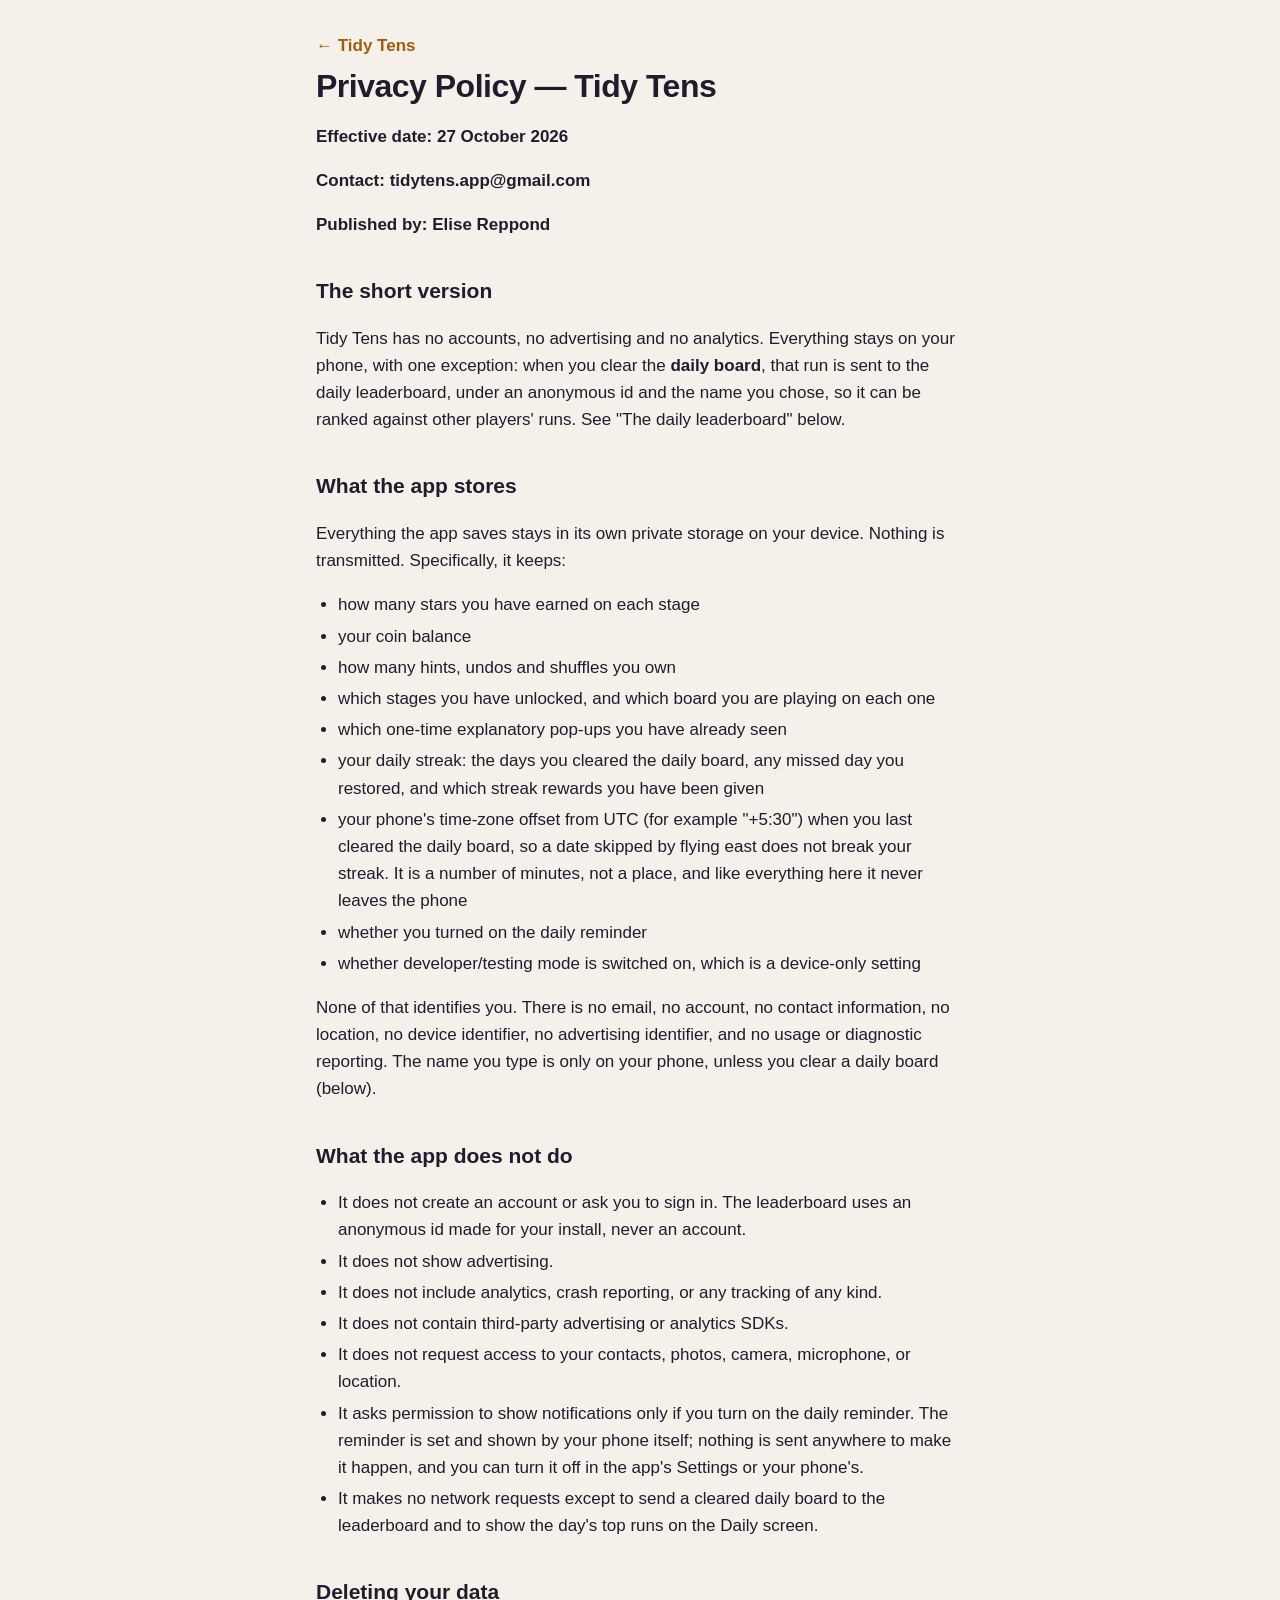
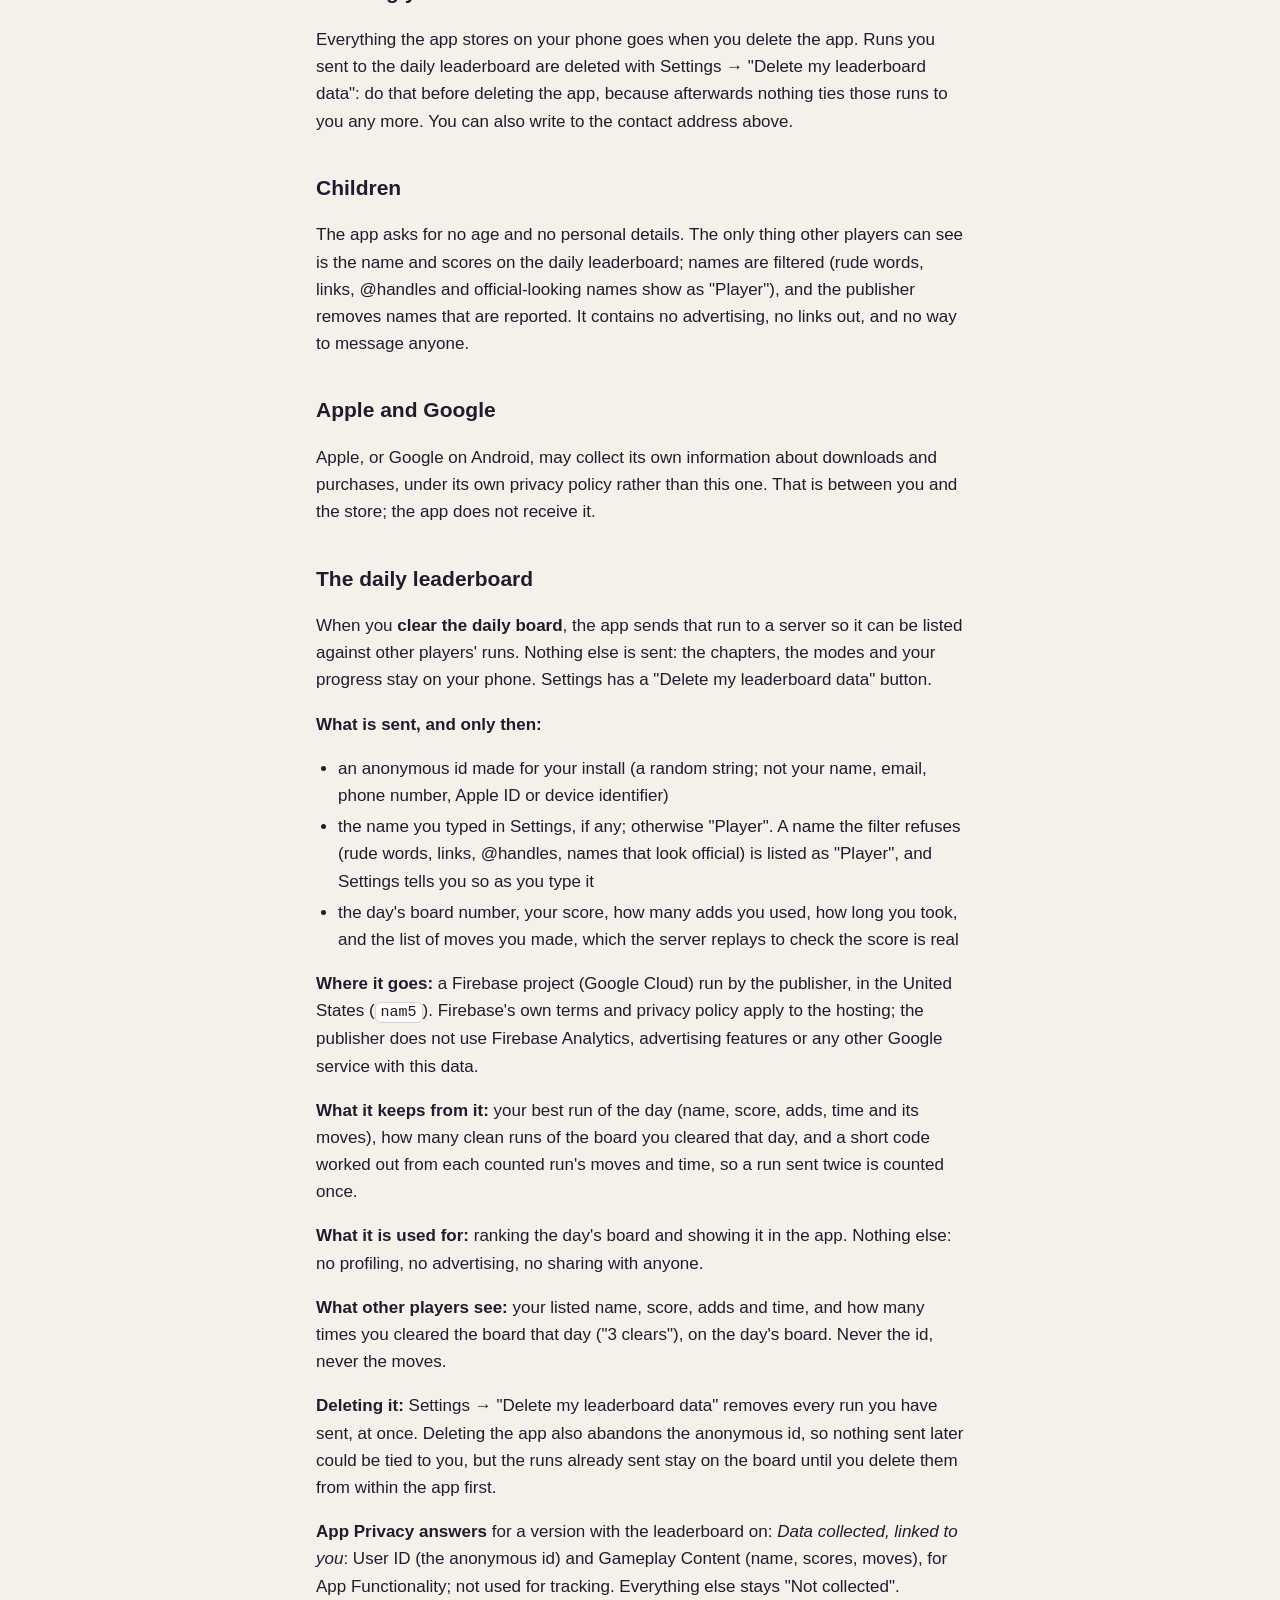
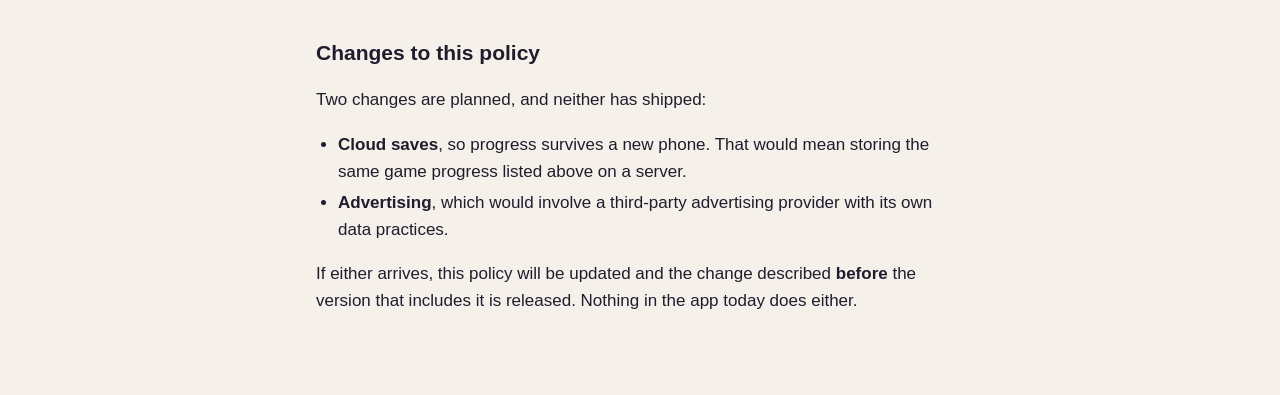
==== privacy.html @ 59afb80a "Tidy Tens website: home page, privacy policy and app-ads.txt" ====
<!doctype html>
<html lang="en">
<head>
<meta charset="utf-8">
<meta name="viewport" content="width=device-width, initial-scale=1">
<title>Privacy Policy — Tidy Tens</title>
<link rel="icon" href="icon.png">
<link rel="stylesheet" href="style.css">
</head>
<body>
<main>
<p class="back"><a href="./">← Tidy Tens</a></p>
<h1>Privacy Policy — Tidy Tens</h1>
<p><strong>Effective date: 27 October 2026</strong></p>
<p><strong>Contact: tidytens.app@gmail.com</strong></p>
<p><strong>Published by: Elise Reppond</strong></p>
<h2>The short version</h2>
<p>Tidy Tens has no accounts, no advertising and no analytics. Everything stays on your phone, with one exception: when you clear the <strong>daily board</strong>, that run is sent to the daily leaderboard, under an anonymous id and the name you chose, so it can be ranked against other players' runs. See "The daily leaderboard" below.</p>
<h2>What the app stores</h2>
<p>Everything the app saves stays in its own private storage on your device. Nothing is transmitted. Specifically, it keeps:</p>
<ul>
<li>how many stars you have earned on each stage</li>
<li>your coin balance</li>
<li>how many hints, undos and shuffles you own</li>
<li>which stages you have unlocked, and which board you are playing on each one</li>
<li>which one-time explanatory pop-ups you have already seen</li>
<li>your daily streak: the days you cleared the daily board, any missed day you restored, and which streak rewards you have been given</li>
<li>your phone's time-zone offset from UTC (for example "+5:30") when you last cleared the daily board, so a date skipped by flying east does not break your streak. It is a number of minutes, not a place, and like everything here it never leaves the phone</li>
<li>whether you turned on the daily reminder</li>
<li>whether developer/testing mode is switched on, which is a device-only setting</li>
</ul>
<p>None of that identifies you. There is no email, no account, no contact information, no location, no device identifier, no advertising identifier, and no usage or diagnostic reporting. The name you type is only on your phone, unless you clear a daily board (below).</p>
<h2>What the app does not do</h2>
<ul>
<li>It does not create an account or ask you to sign in. The leaderboard uses an anonymous id made for your install, never an account.</li>
<li>It does not show advertising.</li>
<li>It does not include analytics, crash reporting, or any tracking of any kind.</li>
<li>It does not contain third-party advertising or analytics SDKs.</li>
<li>It does not request access to your contacts, photos, camera, microphone, or location.</li>
<li>It asks permission to show notifications only if you turn on the daily reminder. The reminder is set and shown by your phone itself; nothing is sent anywhere to make it happen, and you can turn it off in the app's Settings or your phone's.</li>
<li>It makes no network requests except to send a cleared daily board to the leaderboard and to show the day's top runs on the Daily screen.</li>
</ul>
<h2>Deleting your data</h2>
<p>Everything the app stores on your phone goes when you delete the app. Runs you sent to the daily leaderboard are deleted with Settings → "Delete my leaderboard data": do that before deleting the app, because afterwards nothing ties those runs to you any more. You can also write to the contact address above.</p>
<h2>Children</h2>
<p>The app asks for no age and no personal details. The only thing other players can see is the name and scores on the daily leaderboard; names are filtered (rude words, links, @handles and official-looking names show as "Player"), and the publisher removes names that are reported. It contains no advertising, no links out, and no way to message anyone.</p>
<h2>Apple and Google</h2>
<p>Apple, or Google on Android, may collect its own information about downloads and purchases, under its own privacy policy rather than this one. That is between you and the store; the app does not receive it.</p>
<h2>The daily leaderboard</h2>
<p>When you <strong>clear the daily board</strong>, the app sends that run to a server so it can be listed against other players' runs. Nothing else is sent: the chapters, the modes and your progress stay on your phone. Settings has a "Delete my leaderboard data" button.</p>
<p><strong>What is sent, and only then:</strong></p>
<ul>
<li>an anonymous id made for your install (a random string; not your name, email, phone number, Apple ID or device identifier)</li>
<li>the name you typed in Settings, if any; otherwise "Player". A name the filter refuses (rude words, links, @handles, names that look official) is listed as "Player", and Settings tells you so as you type it</li>
<li>the day's board number, your score, how many adds you used, how long you took, and the list of moves you made, which the server replays to check the score is real</li>
</ul>
<p><strong>Where it goes:</strong> a Firebase project (Google Cloud) run by the publisher, in the United States (<code>nam5</code>). Firebase's own terms and privacy policy apply to the hosting; the publisher does not use Firebase Analytics, advertising features or any other Google service with this data.</p>
<p><strong>What it keeps from it:</strong> your best run of the day (name, score, adds, time and its moves), how many clean runs of the board you cleared that day, and a short code worked out from each counted run's moves and time, so a run sent twice is counted once.</p>
<p><strong>What it is used for:</strong> ranking the day's board and showing it in the app. Nothing else: no profiling, no advertising, no sharing with anyone.</p>
<p><strong>What other players see:</strong> your listed name, score, adds and time, and how many times you cleared the board that day ("3 clears"), on the day's board. Never the id, never the moves.</p>
<p><strong>Deleting it:</strong> Settings → "Delete my leaderboard data" removes every run you have sent, at once. Deleting the app also abandons the anonymous id, so nothing sent later could be tied to you, but the runs already sent stay on the board until you delete them from within the app first.</p>
<p><strong>App Privacy answers</strong> for a version with the leaderboard on: <em>Data collected, linked to you</em>: User ID (the anonymous id) and Gameplay Content (name, scores, moves), for App Functionality; not used for tracking. Everything else stays "Not collected".</p>
<h2>Changes to this policy</h2>
<p>Two changes are planned, and neither has shipped:</p>
<ul>
<li><strong>Cloud saves</strong>, so progress survives a new phone. That would mean storing the same game progress listed above on a server.</li>
<li><strong>Advertising</strong>, which would involve a third-party advertising provider with its own data practices.</li>
</ul>
<p>If either arrives, this policy will be updated and the change described <strong>before</strong> the version that includes it is released. Nothing in the app today does either.</p>
</main>
</body>
</html>
---- style.css ----
/* The game's own palette (src/ui/theme.ts): warm off-white and plum by day, plum night by night, marigold accent. */
:root {
  --ground: #f5f0e9;
  --surface: #fffcf7;
  --ink: #221b2e;
  --ink-soft: #5a4f6e;
  --accent: #9e5e0a;
  --rule: #d8cfe2;
}
@media (prefers-color-scheme: dark) {
  :root {
    --ground: #15121c;
    --surface: #241f30;
    --ink: #f4efe6;
    --ink-soft: #b7adc4;
    --accent: #f0a93c;
    --rule: #43395c;
  }
}
* { box-sizing: border-box; }
body {
  margin: 0;
  background: var(--ground);
  color: var(--ink);
  font: 17px/1.6 -apple-system, BlinkMacSystemFont, "Segoe UI", Roboto, Helvetica, Arial, sans-serif;
}
main { max-width: 680px; margin: 0 auto; padding: 32px 16px 64px; }
h1 { font-size: 32px; line-height: 1.2; letter-spacing: -0.5px; margin: 8px 0 16px; }
h2 { font-size: 21px; margin: 36px 0 8px; }
p, li { color: var(--ink); }
ul { padding-left: 22px; }
li { margin: 4px 0; }
a { color: var(--accent); font-weight: 600; }
code { font-size: 15px; background: var(--surface); border: 1px solid var(--rule); border-radius: 6px; padding: 1px 5px; }
hr { border: 0; border-top: 1px solid var(--rule); margin: 32px 0; }
.back { margin: 0 0 8px; }
.back a { text-decoration: none; }
.hero { display: flex; align-items: center; gap: 16px; margin-bottom: 16px; }
.hero img { width: 72px; height: 72px; border-radius: 16px; }
.hero h1 { margin: 0; }
.tagline { color: var(--ink-soft); margin: 2px 0 0; }
.card { background: var(--surface); border: 1px solid var(--rule); border-radius: 16px; padding: 4px 20px; margin: 24px 0; }
footer { color: var(--ink-soft); font-size: 14px; margin-top: 40px; }
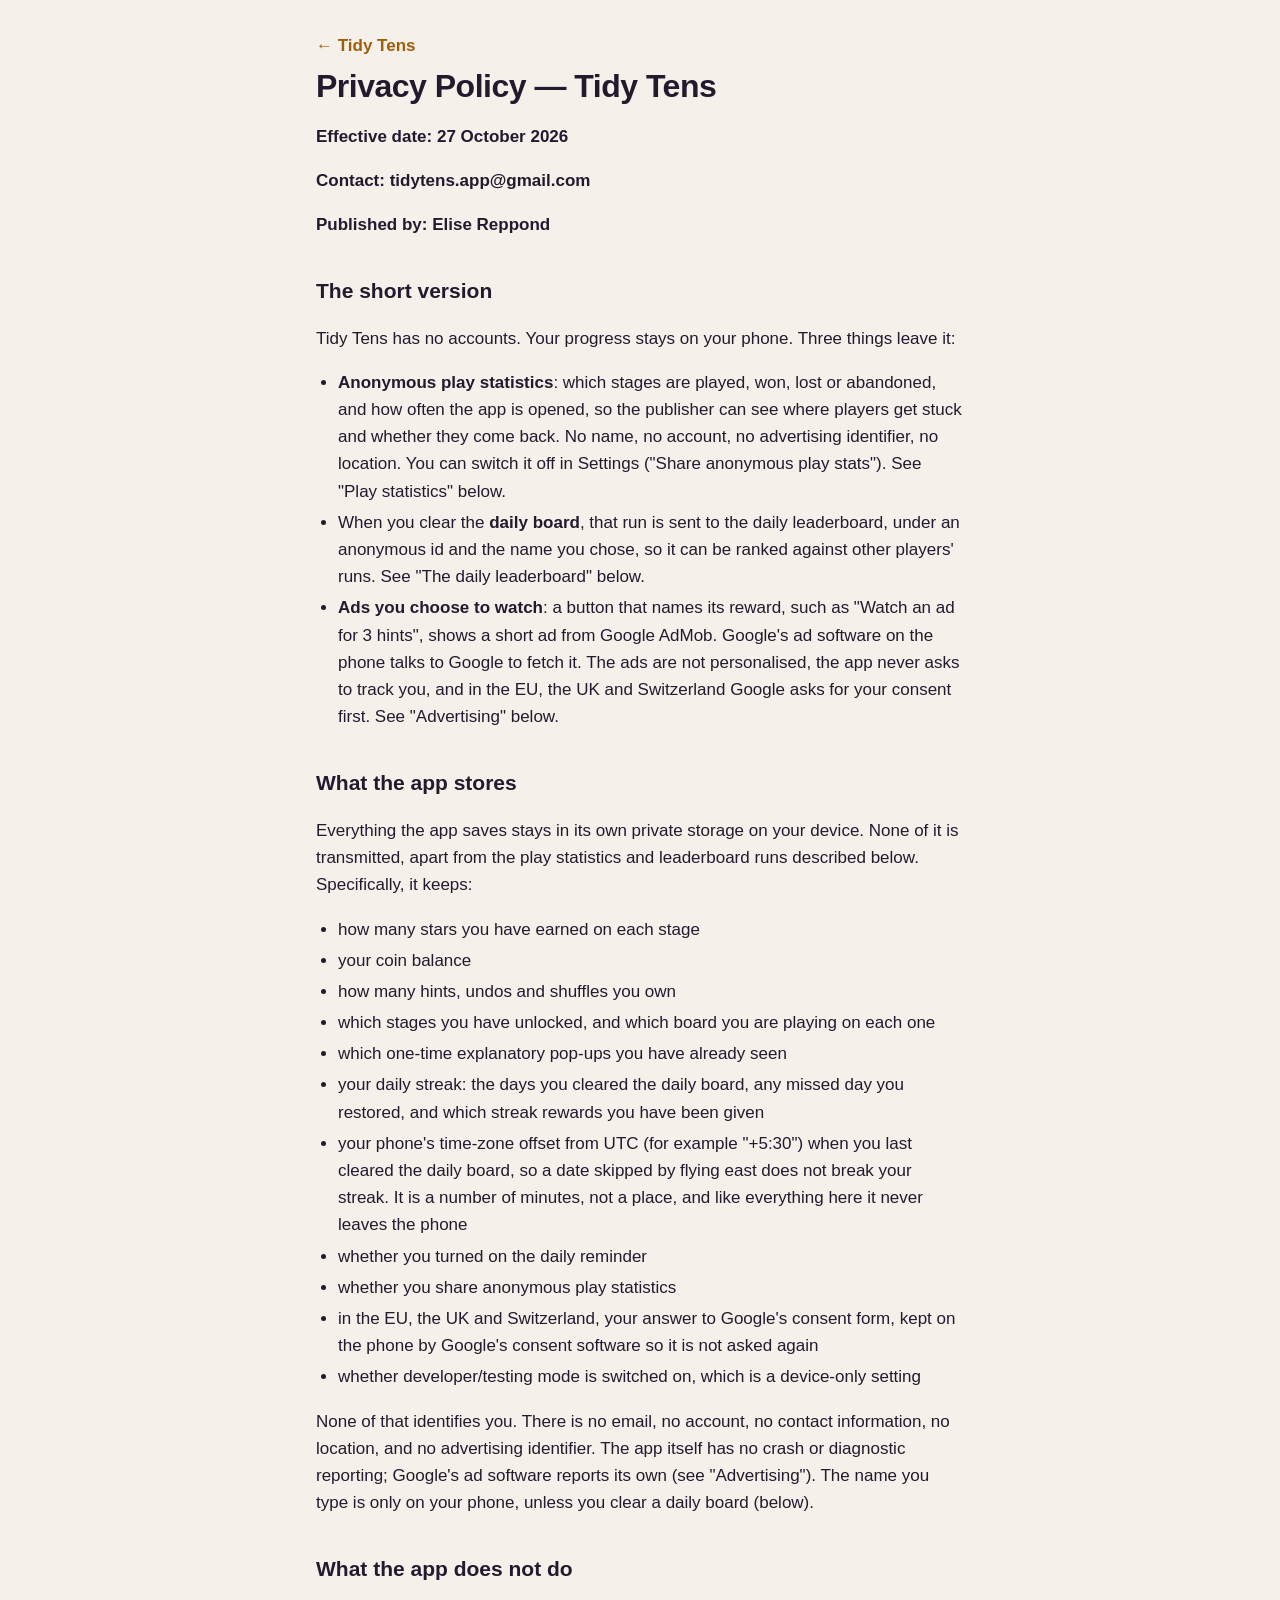
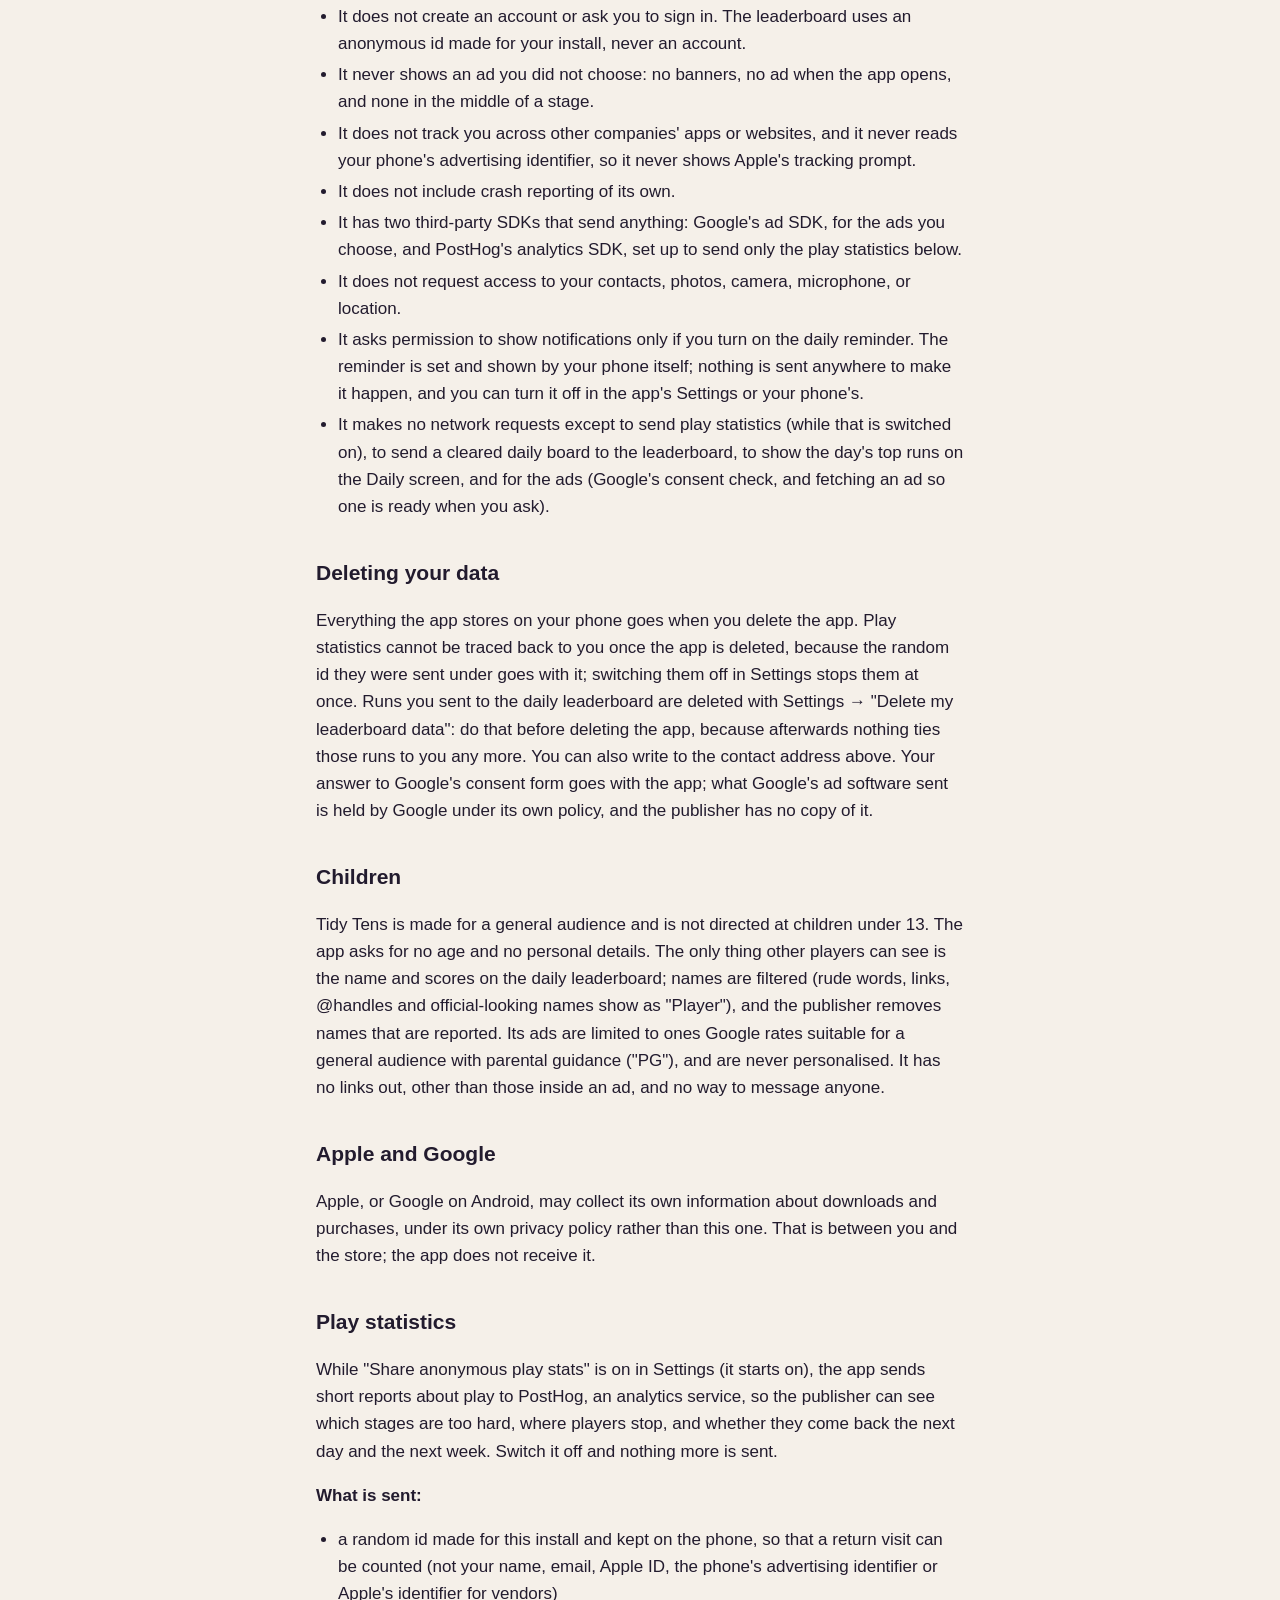
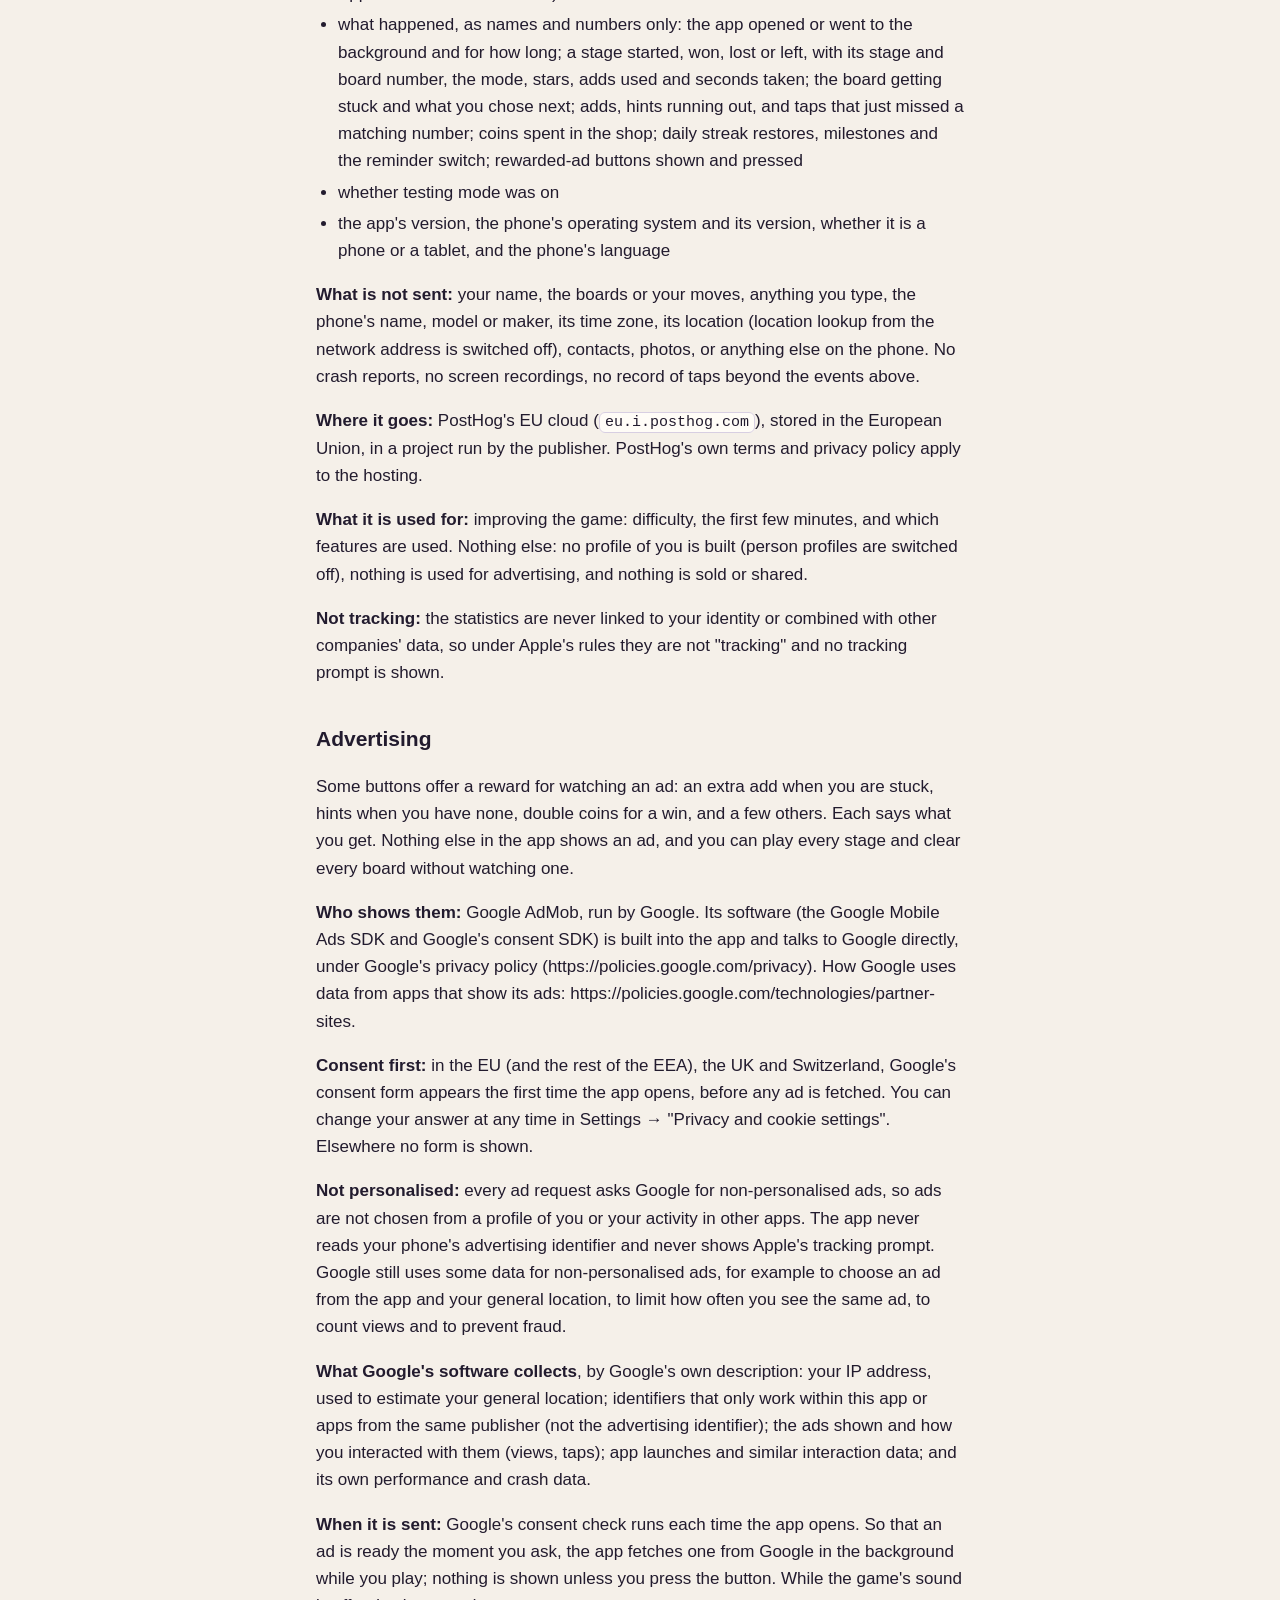
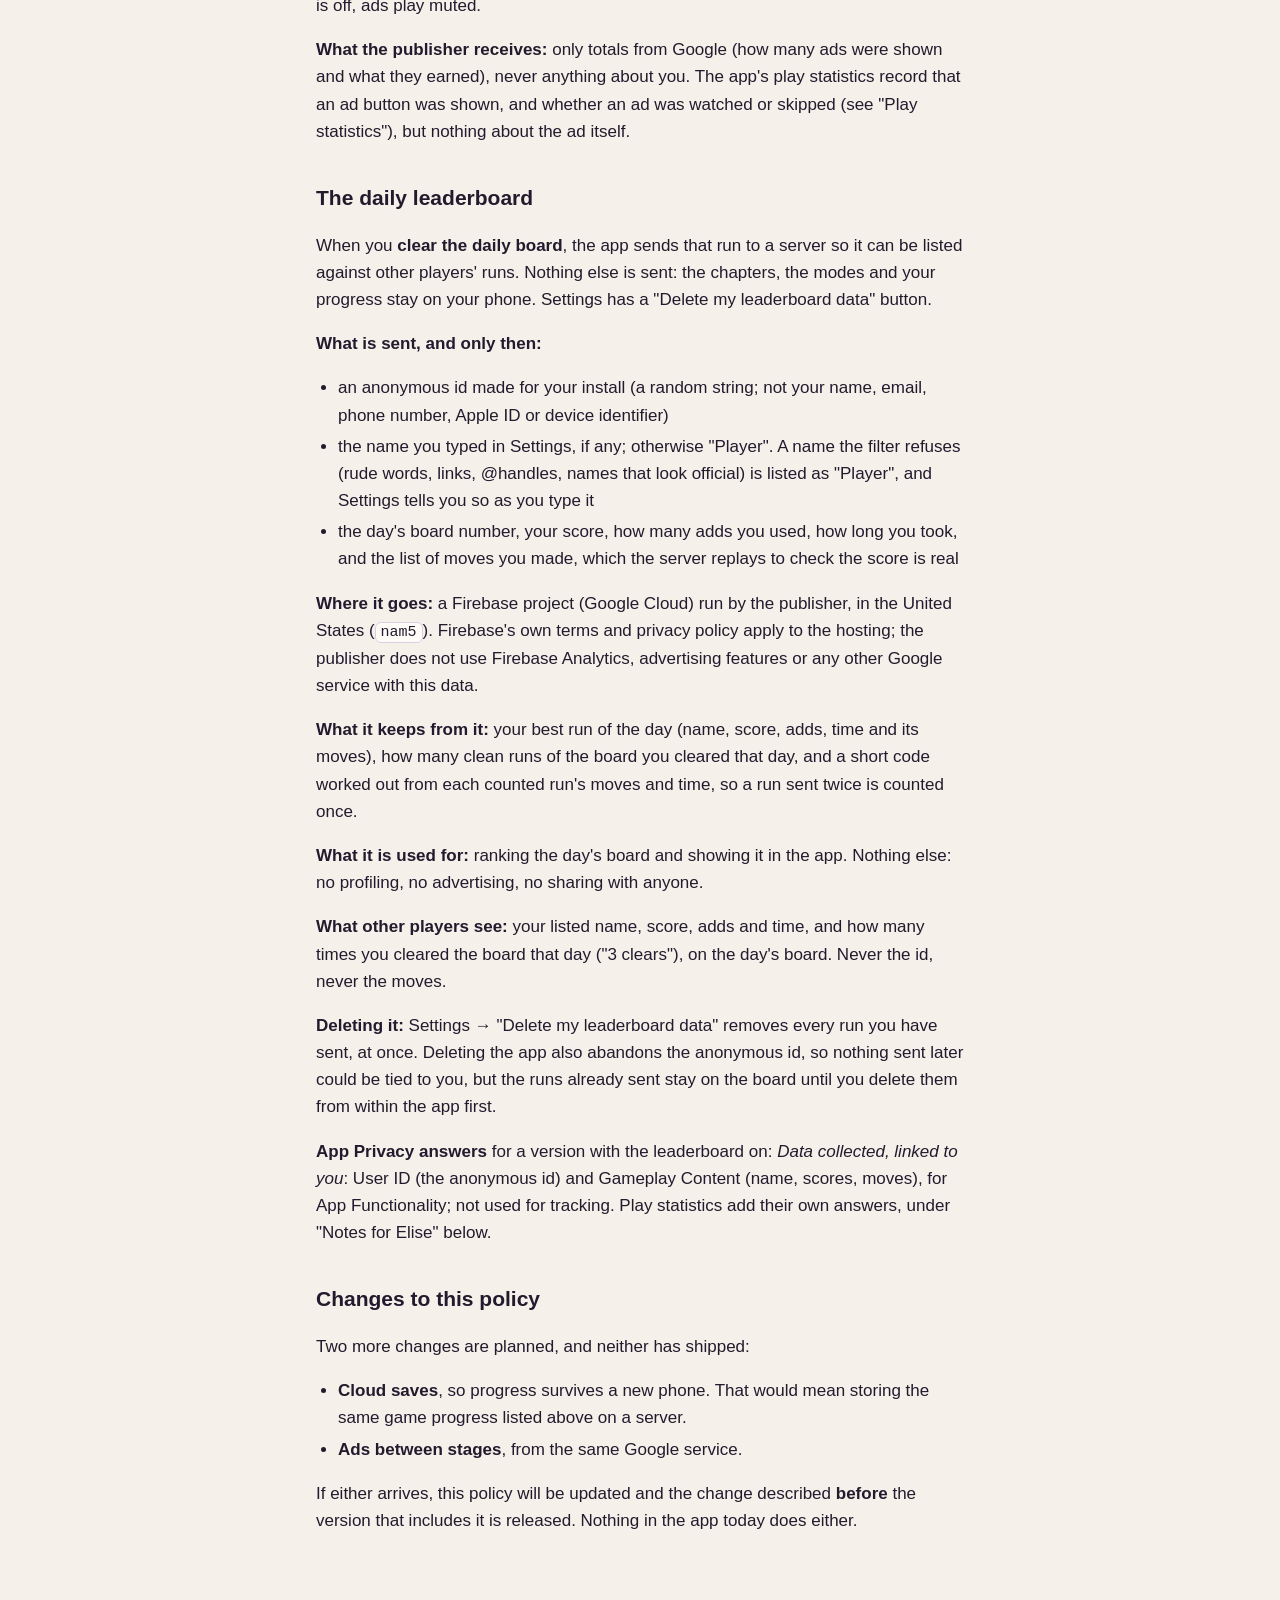
==== commit f7ce6a22: "Update the site" ====
--- a/privacy.html
+++ b/privacy.html
@@ -15,9 +15,14 @@
 <p><strong>Contact: tidytens.app@gmail.com</strong></p>
 <p><strong>Published by: Elise Reppond</strong></p>
 <h2>The short version</h2>
-<p>Tidy Tens has no accounts, no advertising and no analytics. Everything stays on your phone, with one exception: when you clear the <strong>daily board</strong>, that run is sent to the daily leaderboard, under an anonymous id and the name you chose, so it can be ranked against other players' runs. See "The daily leaderboard" below.</p>
+<p>Tidy Tens has no accounts. Your progress stays on your phone. Three things leave it:</p>
+<ul>
+<li><strong>Anonymous play statistics</strong>: which stages are played, won, lost or abandoned, and how often the app is opened, so the publisher can see where players get stuck and whether they come back. No name, no account, no advertising identifier, no location. You can switch it off in Settings ("Share anonymous play stats"). See "Play statistics" below.</li>
+<li>When you clear the <strong>daily board</strong>, that run is sent to the daily leaderboard, under an anonymous id and the name you chose, so it can be ranked against other players' runs. See "The daily leaderboard" below.</li>
+<li><strong>Ads you choose to watch</strong>: a button that names its reward, such as "Watch an ad for 3 hints", shows a short ad from Google AdMob. Google's ad software on the phone talks to Google to fetch it. The ads are not personalised, the app never asks to track you, and in the EU, the UK and Switzerland Google asks for your consent first. See "Advertising" below.</li>
+</ul>
 <h2>What the app stores</h2>
-<p>Everything the app saves stays in its own private storage on your device. Nothing is transmitted. Specifically, it keeps:</p>
+<p>Everything the app saves stays in its own private storage on your device. None of it is transmitted, apart from the play statistics and leaderboard runs described below. Specifically, it keeps:</p>
 <ul>
 <li>how many stars you have earned on each stage</li>
 <li>your coin balance</li>
@@ -27,25 +32,49 @@
 <li>your daily streak: the days you cleared the daily board, any missed day you restored, and which streak rewards you have been given</li>
 <li>your phone's time-zone offset from UTC (for example "+5:30") when you last cleared the daily board, so a date skipped by flying east does not break your streak. It is a number of minutes, not a place, and like everything here it never leaves the phone</li>
 <li>whether you turned on the daily reminder</li>
+<li>whether you share anonymous play statistics</li>
+<li>in the EU, the UK and Switzerland, your answer to Google's consent form, kept on the phone by Google's consent software so it is not asked again</li>
 <li>whether developer/testing mode is switched on, which is a device-only setting</li>
 </ul>
-<p>None of that identifies you. There is no email, no account, no contact information, no location, no device identifier, no advertising identifier, and no usage or diagnostic reporting. The name you type is only on your phone, unless you clear a daily board (below).</p>
+<p>None of that identifies you. There is no email, no account, no contact information, no location, and no advertising identifier. The app itself has no crash or diagnostic reporting; Google's ad software reports its own (see "Advertising"). The name you type is only on your phone, unless you clear a daily board (below).</p>
 <h2>What the app does not do</h2>
 <ul>
 <li>It does not create an account or ask you to sign in. The leaderboard uses an anonymous id made for your install, never an account.</li>
-<li>It does not show advertising.</li>
-<li>It does not include analytics, crash reporting, or any tracking of any kind.</li>
-<li>It does not contain third-party advertising or analytics SDKs.</li>
+<li>It never shows an ad you did not choose: no banners, no ad when the app opens, and none in the middle of a stage.</li>
+<li>It does not track you across other companies' apps or websites, and it never reads your phone's advertising identifier, so it never shows Apple's tracking prompt.</li>
+<li>It does not include crash reporting of its own.</li>
+<li>It has two third-party SDKs that send anything: Google's ad SDK, for the ads you choose, and PostHog's analytics SDK, set up to send only the play statistics below.</li>
 <li>It does not request access to your contacts, photos, camera, microphone, or location.</li>
 <li>It asks permission to show notifications only if you turn on the daily reminder. The reminder is set and shown by your phone itself; nothing is sent anywhere to make it happen, and you can turn it off in the app's Settings or your phone's.</li>
-<li>It makes no network requests except to send a cleared daily board to the leaderboard and to show the day's top runs on the Daily screen.</li>
+<li>It makes no network requests except to send play statistics (while that is switched on), to send a cleared daily board to the leaderboard, to show the day's top runs on the Daily screen, and for the ads (Google's consent check, and fetching an ad so one is ready when you ask).</li>
 </ul>
 <h2>Deleting your data</h2>
-<p>Everything the app stores on your phone goes when you delete the app. Runs you sent to the daily leaderboard are deleted with Settings → "Delete my leaderboard data": do that before deleting the app, because afterwards nothing ties those runs to you any more. You can also write to the contact address above.</p>
+<p>Everything the app stores on your phone goes when you delete the app. Play statistics cannot be traced back to you once the app is deleted, because the random id they were sent under goes with it; switching them off in Settings stops them at once. Runs you sent to the daily leaderboard are deleted with Settings → "Delete my leaderboard data": do that before deleting the app, because afterwards nothing ties those runs to you any more. You can also write to the contact address above. Your answer to Google's consent form goes with the app; what Google's ad software sent is held by Google under its own policy, and the publisher has no copy of it.</p>
 <h2>Children</h2>
-<p>The app asks for no age and no personal details. The only thing other players can see is the name and scores on the daily leaderboard; names are filtered (rude words, links, @handles and official-looking names show as "Player"), and the publisher removes names that are reported. It contains no advertising, no links out, and no way to message anyone.</p>
+<p>Tidy Tens is made for a general audience and is not directed at children under 13. The app asks for no age and no personal details. The only thing other players can see is the name and scores on the daily leaderboard; names are filtered (rude words, links, @handles and official-looking names show as "Player"), and the publisher removes names that are reported. Its ads are limited to ones Google rates suitable for a general audience with parental guidance ("PG"), and are never personalised. It has no links out, other than those inside an ad, and no way to message anyone.</p>
 <h2>Apple and Google</h2>
 <p>Apple, or Google on Android, may collect its own information about downloads and purchases, under its own privacy policy rather than this one. That is between you and the store; the app does not receive it.</p>
+<h2>Play statistics</h2>
+<p>While "Share anonymous play stats" is on in Settings (it starts on), the app sends short reports about play to PostHog, an analytics service, so the publisher can see which stages are too hard, where players stop, and whether they come back the next day and the next week. Switch it off and nothing more is sent.</p>
+<p><strong>What is sent:</strong></p>
+<ul>
+<li>a random id made for this install and kept on the phone, so that a return visit can be counted (not your name, email, Apple ID, the phone's advertising identifier or Apple's identifier for vendors)</li>
+<li>what happened, as names and numbers only: the app opened or went to the background and for how long; a stage started, won, lost or left, with its stage and board number, the mode, stars, adds used and seconds taken; the board getting stuck and what you chose next; adds, hints running out, and taps that just missed a matching number; coins spent in the shop; daily streak restores, milestones and the reminder switch; rewarded-ad buttons shown and pressed</li>
+<li>whether testing mode was on</li>
+<li>the app's version, the phone's operating system and its version, whether it is a phone or a tablet, and the phone's language</li>
+</ul>
+<p><strong>What is not sent:</strong> your name, the boards or your moves, anything you type, the phone's name, model or maker, its time zone, its location (location lookup from the network address is switched off), contacts, photos, or anything else on the phone. No crash reports, no screen recordings, no record of taps beyond the events above.</p>
+<p><strong>Where it goes:</strong> PostHog's EU cloud (<code>eu.i.posthog.com</code>), stored in the European Union, in a project run by the publisher. PostHog's own terms and privacy policy apply to the hosting.</p>
+<p><strong>What it is used for:</strong> improving the game: difficulty, the first few minutes, and which features are used. Nothing else: no profile of you is built (person profiles are switched off), nothing is used for advertising, and nothing is sold or shared.</p>
+<p><strong>Not tracking:</strong> the statistics are never linked to your identity or combined with other companies' data, so under Apple's rules they are not "tracking" and no tracking prompt is shown.</p>
+<h2>Advertising</h2>
+<p>Some buttons offer a reward for watching an ad: an extra add when you are stuck, hints when you have none, double coins for a win, and a few others. Each says what you get. Nothing else in the app shows an ad, and you can play every stage and clear every board without watching one.</p>
+<p><strong>Who shows them:</strong> Google AdMob, run by Google. Its software (the Google Mobile Ads SDK and Google's consent SDK) is built into the app and talks to Google directly, under Google's privacy policy (https://policies.google.com/privacy). How Google uses data from apps that show its ads: https://policies.google.com/technologies/partner-sites.</p>
+<p><strong>Consent first:</strong> in the EU (and the rest of the EEA), the UK and Switzerland, Google's consent form appears the first time the app opens, before any ad is fetched. You can change your answer at any time in Settings → "Privacy and cookie settings". Elsewhere no form is shown.</p>
+<p><strong>Not personalised:</strong> every ad request asks Google for non-personalised ads, so ads are not chosen from a profile of you or your activity in other apps. The app never reads your phone's advertising identifier and never shows Apple's tracking prompt. Google still uses some data for non-personalised ads, for example to choose an ad from the app and your general location, to limit how often you see the same ad, to count views and to prevent fraud.</p>
+<p><strong>What Google's software collects</strong>, by Google's own description: your IP address, used to estimate your general location; identifiers that only work within this app or apps from the same publisher (not the advertising identifier); the ads shown and how you interacted with them (views, taps); app launches and similar interaction data; and its own performance and crash data.</p>
+<p><strong>When it is sent:</strong> Google's consent check runs each time the app opens. So that an ad is ready the moment you ask, the app fetches one from Google in the background while you play; nothing is shown unless you press the button. While the game's sound is off, ads play muted.</p>
+<p><strong>What the publisher receives:</strong> only totals from Google (how many ads were shown and what they earned), never anything about you. The app's play statistics record that an ad button was shown, and whether an ad was watched or skipped (see "Play statistics"), but nothing about the ad itself.</p>
 <h2>The daily leaderboard</h2>
 <p>When you <strong>clear the daily board</strong>, the app sends that run to a server so it can be listed against other players' runs. Nothing else is sent: the chapters, the modes and your progress stay on your phone. Settings has a "Delete my leaderboard data" button.</p>
 <p><strong>What is sent, and only then:</strong></p>
@@ -59,12 +88,12 @@
 <p><strong>What it is used for:</strong> ranking the day's board and showing it in the app. Nothing else: no profiling, no advertising, no sharing with anyone.</p>
 <p><strong>What other players see:</strong> your listed name, score, adds and time, and how many times you cleared the board that day ("3 clears"), on the day's board. Never the id, never the moves.</p>
 <p><strong>Deleting it:</strong> Settings → "Delete my leaderboard data" removes every run you have sent, at once. Deleting the app also abandons the anonymous id, so nothing sent later could be tied to you, but the runs already sent stay on the board until you delete them from within the app first.</p>
-<p><strong>App Privacy answers</strong> for a version with the leaderboard on: <em>Data collected, linked to you</em>: User ID (the anonymous id) and Gameplay Content (name, scores, moves), for App Functionality; not used for tracking. Everything else stays "Not collected".</p>
+<p><strong>App Privacy answers</strong> for a version with the leaderboard on: <em>Data collected, linked to you</em>: User ID (the anonymous id) and Gameplay Content (name, scores, moves), for App Functionality; not used for tracking. Play statistics add their own answers, under "Notes for Elise" below.</p>
 <h2>Changes to this policy</h2>
-<p>Two changes are planned, and neither has shipped:</p>
+<p>Two more changes are planned, and neither has shipped:</p>
 <ul>
 <li><strong>Cloud saves</strong>, so progress survives a new phone. That would mean storing the same game progress listed above on a server.</li>
-<li><strong>Advertising</strong>, which would involve a third-party advertising provider with its own data practices.</li>
+<li><strong>Ads between stages</strong>, from the same Google service.</li>
 </ul>
 <p>If either arrives, this policy will be updated and the change described <strong>before</strong> the version that includes it is released. Nothing in the app today does either.</p>
 </main>
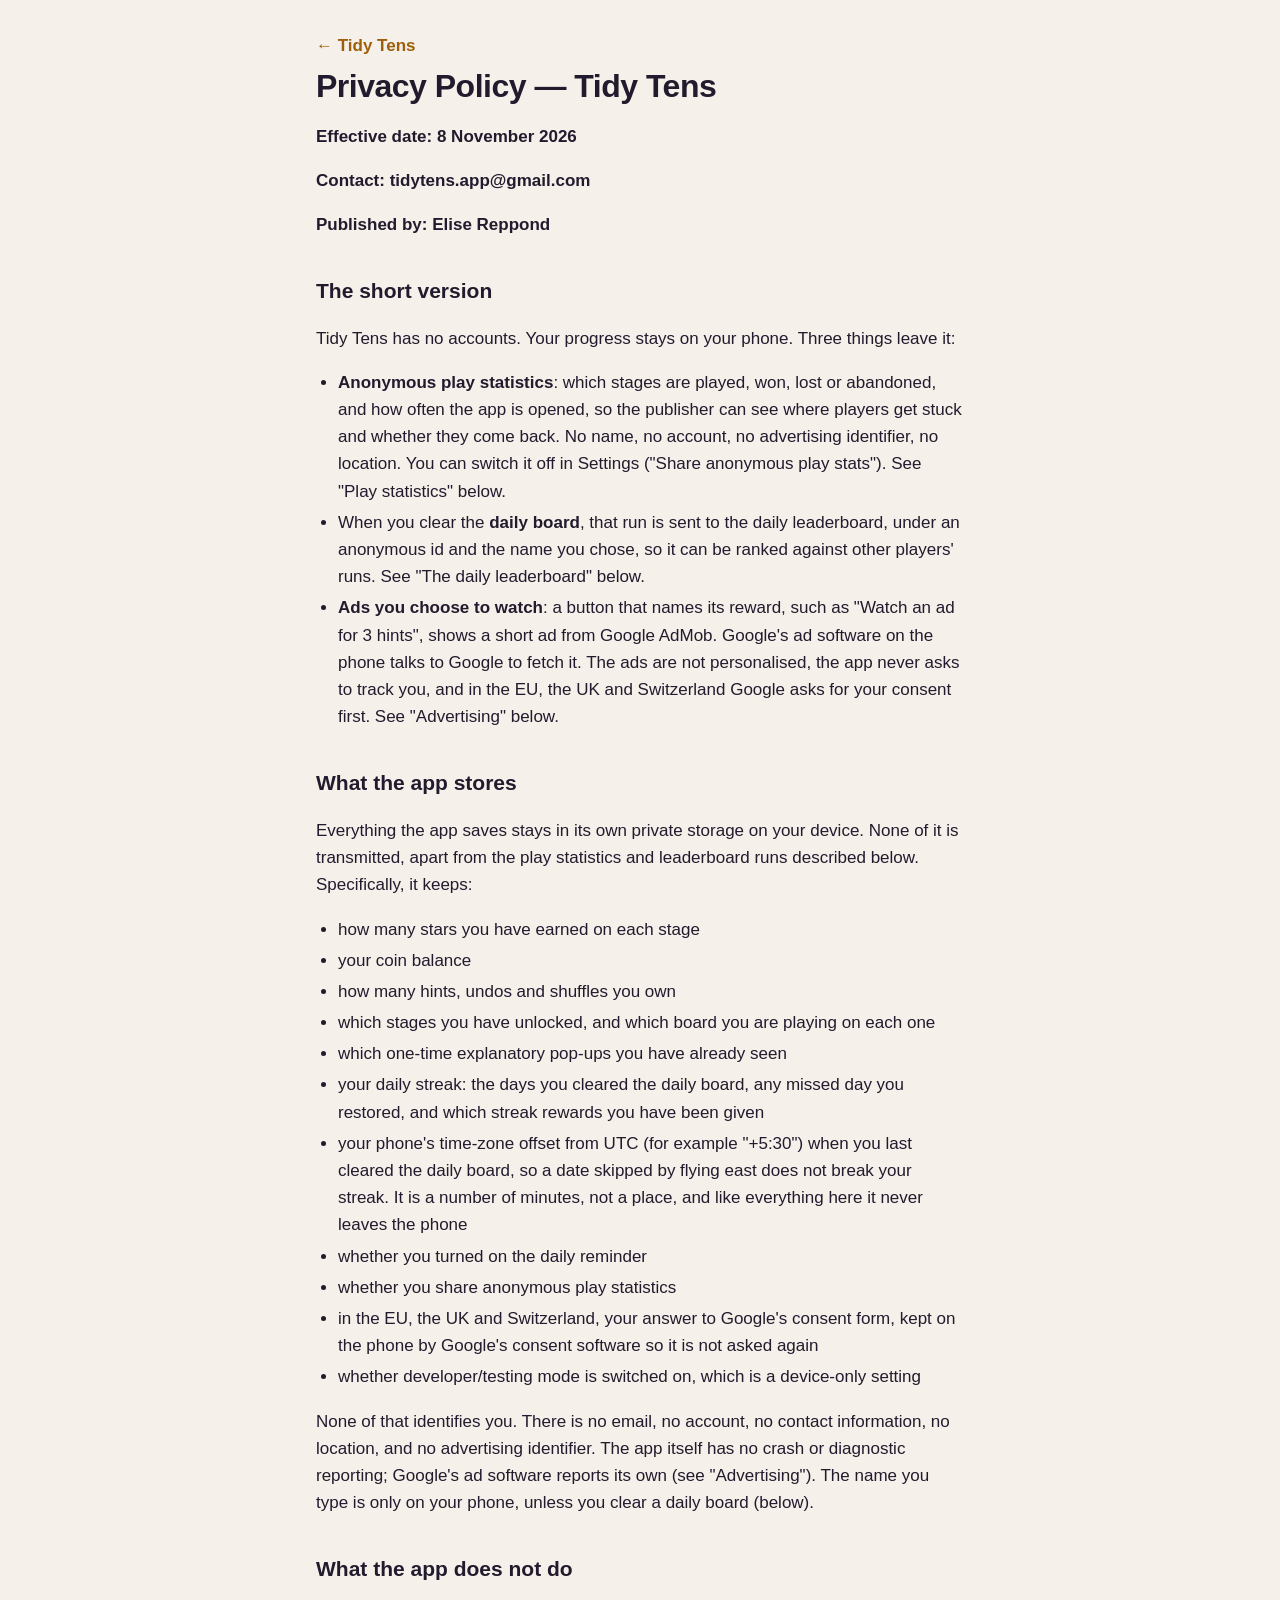
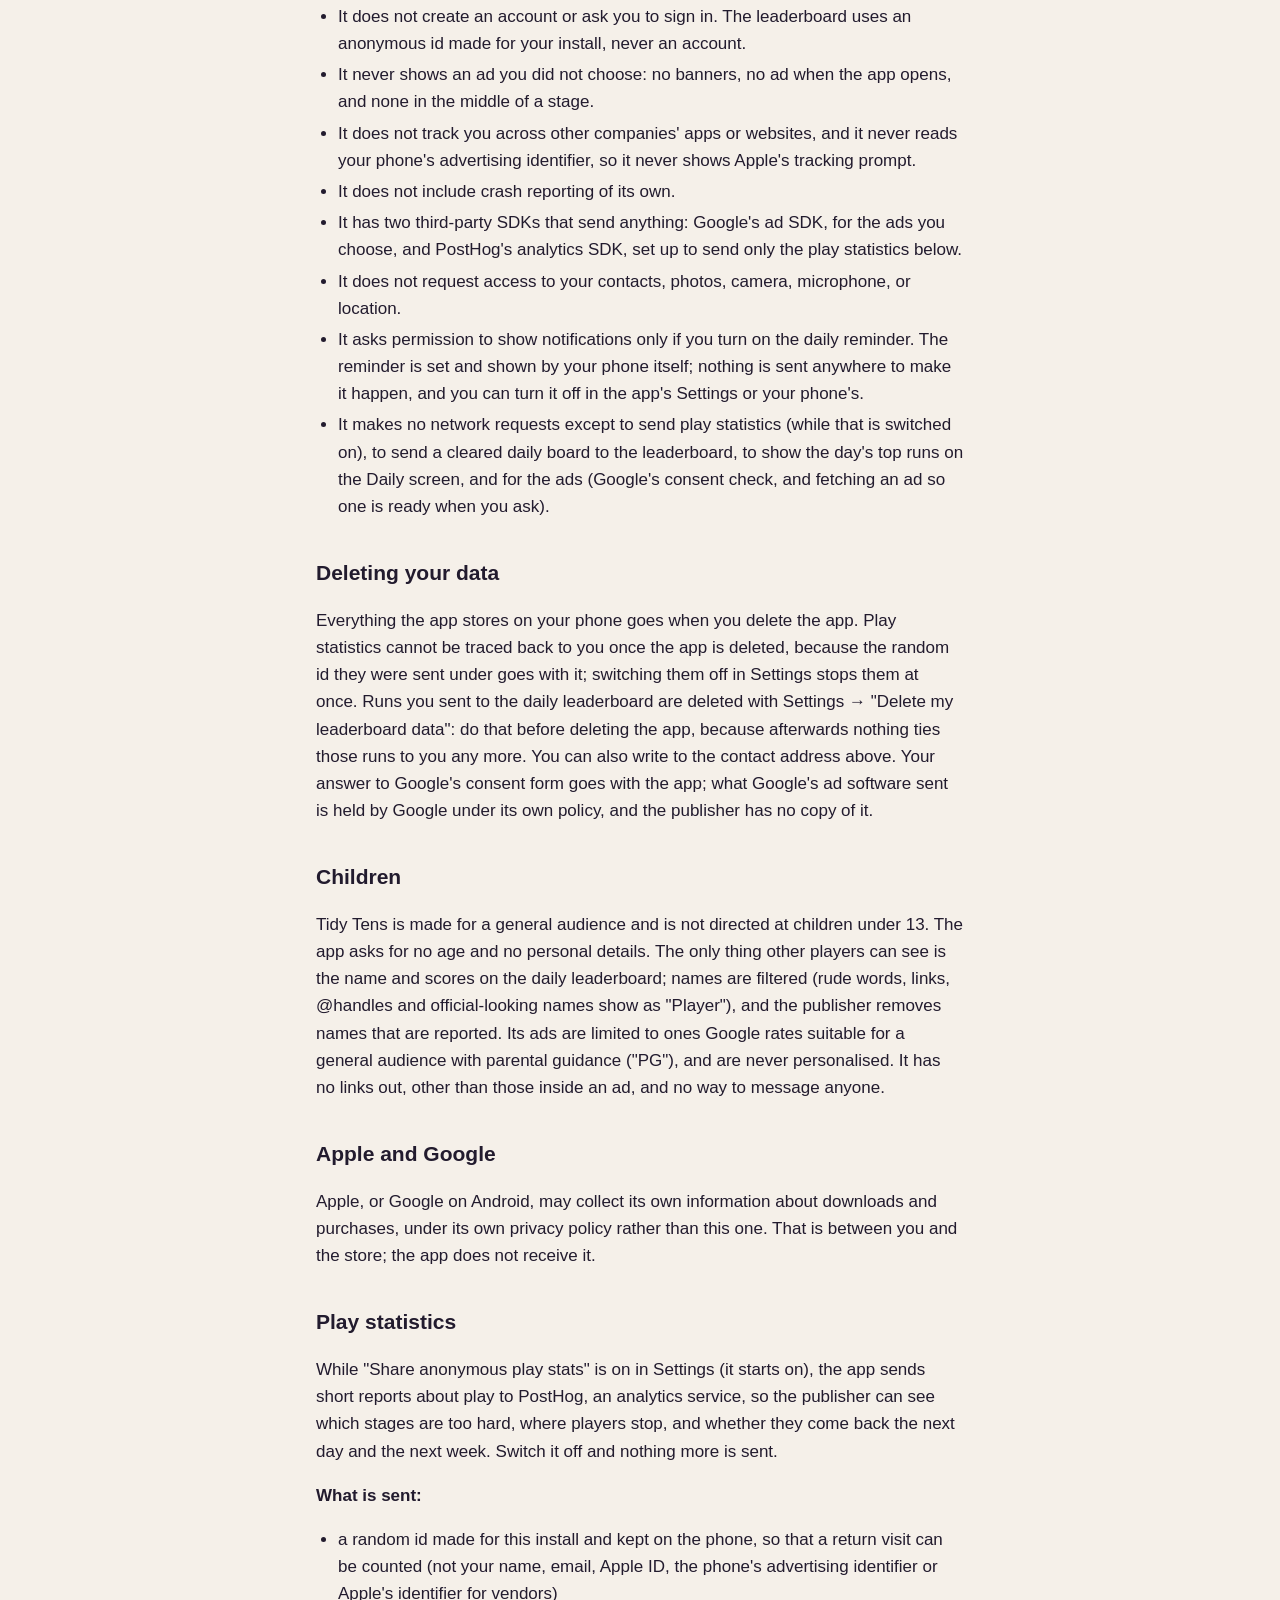
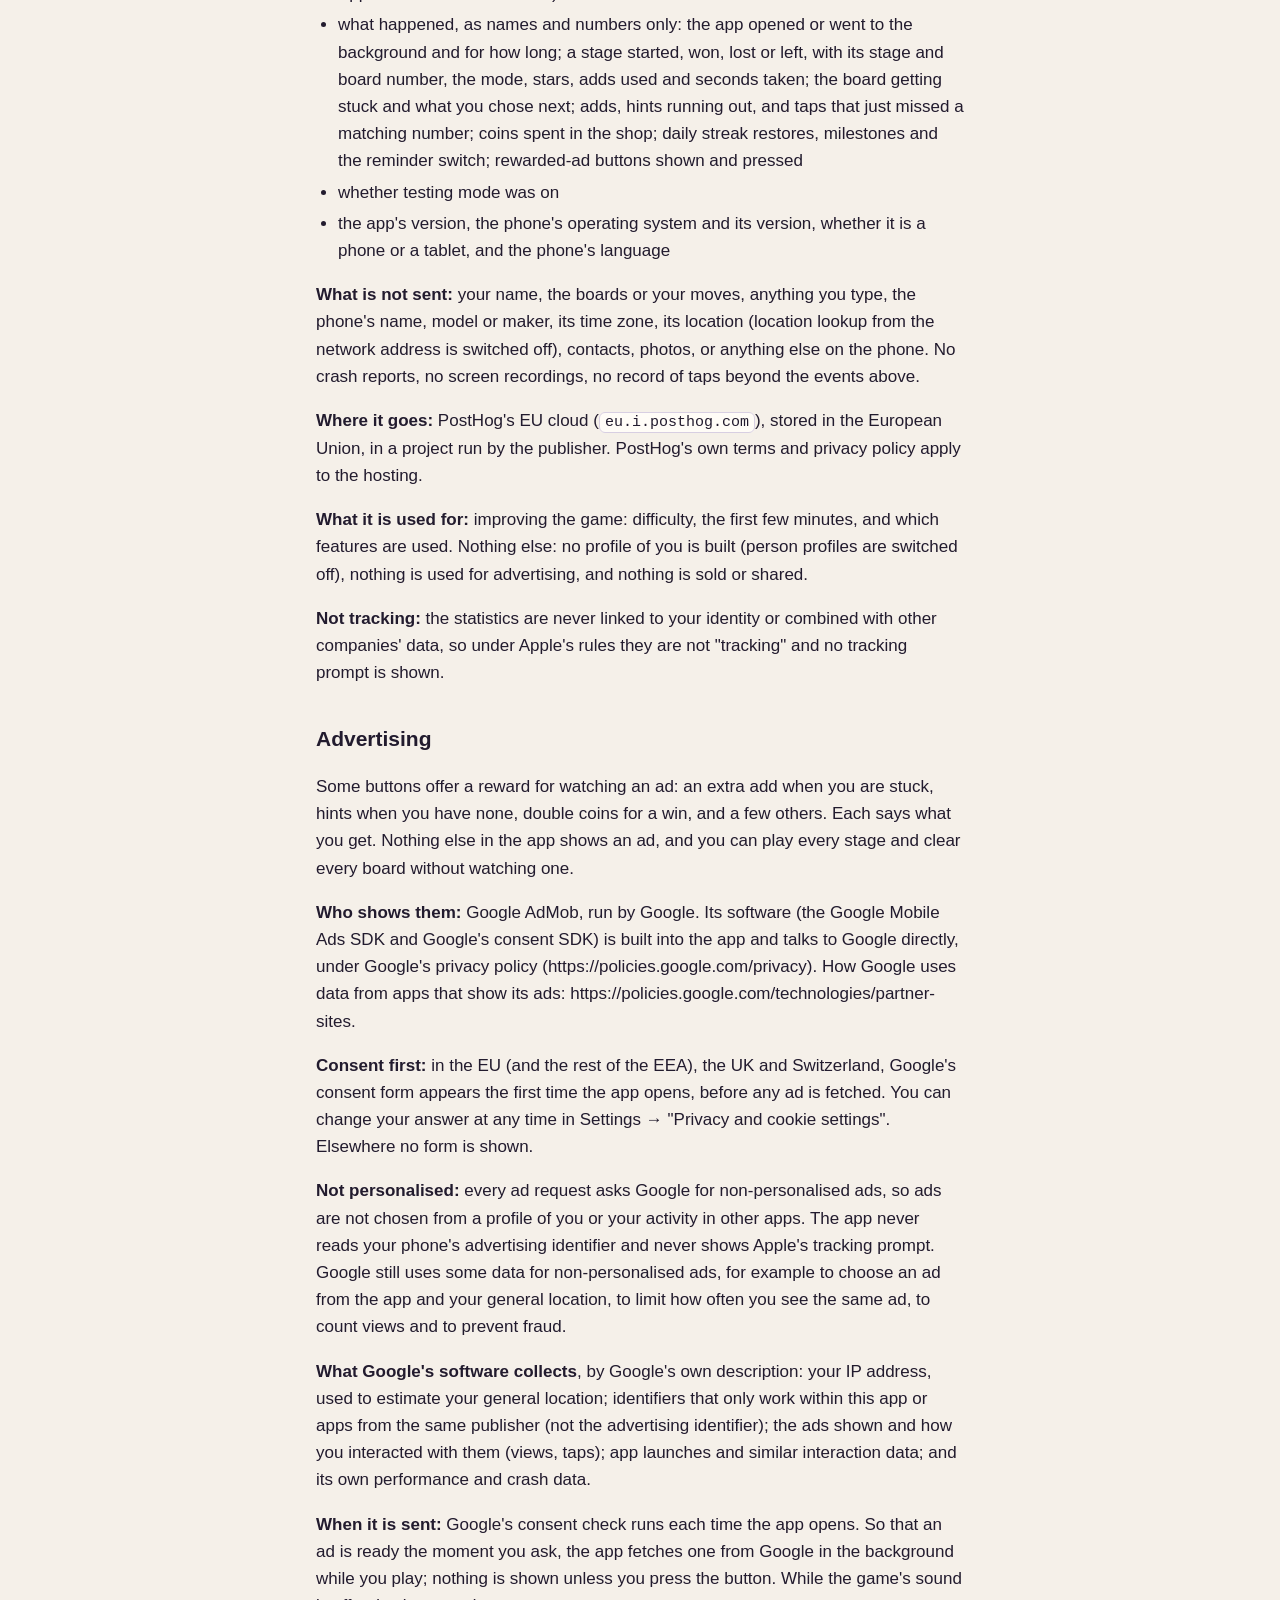
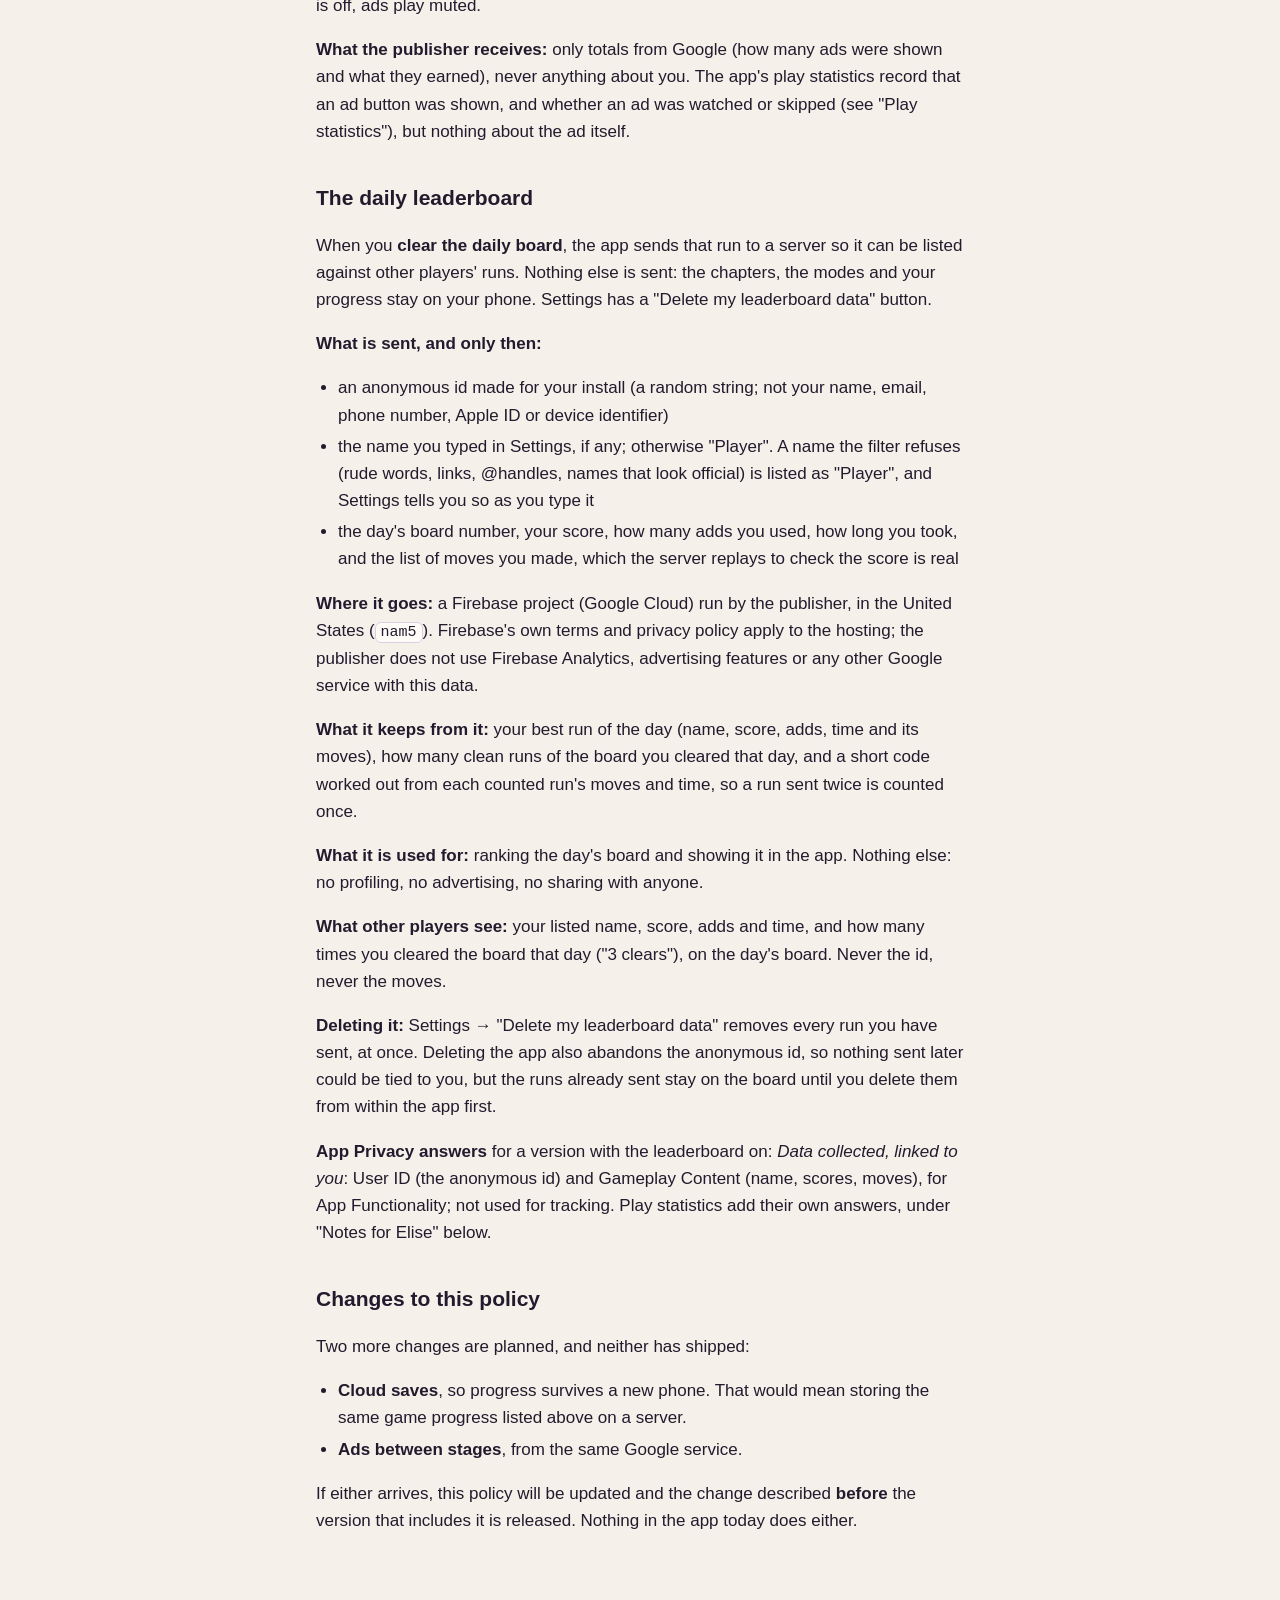
==== commit c77bd849: "Update the site" ====
--- a/privacy.html
+++ b/privacy.html
@@ -11,7 +11,7 @@
 <main>
 <p class="back"><a href="./">← Tidy Tens</a></p>
 <h1>Privacy Policy — Tidy Tens</h1>
-<p><strong>Effective date: 27 October 2026</strong></p>
+<p><strong>Effective date: 8 November 2026</strong></p>
 <p><strong>Contact: tidytens.app@gmail.com</strong></p>
 <p><strong>Published by: Elise Reppond</strong></p>
 <h2>The short version</h2>
